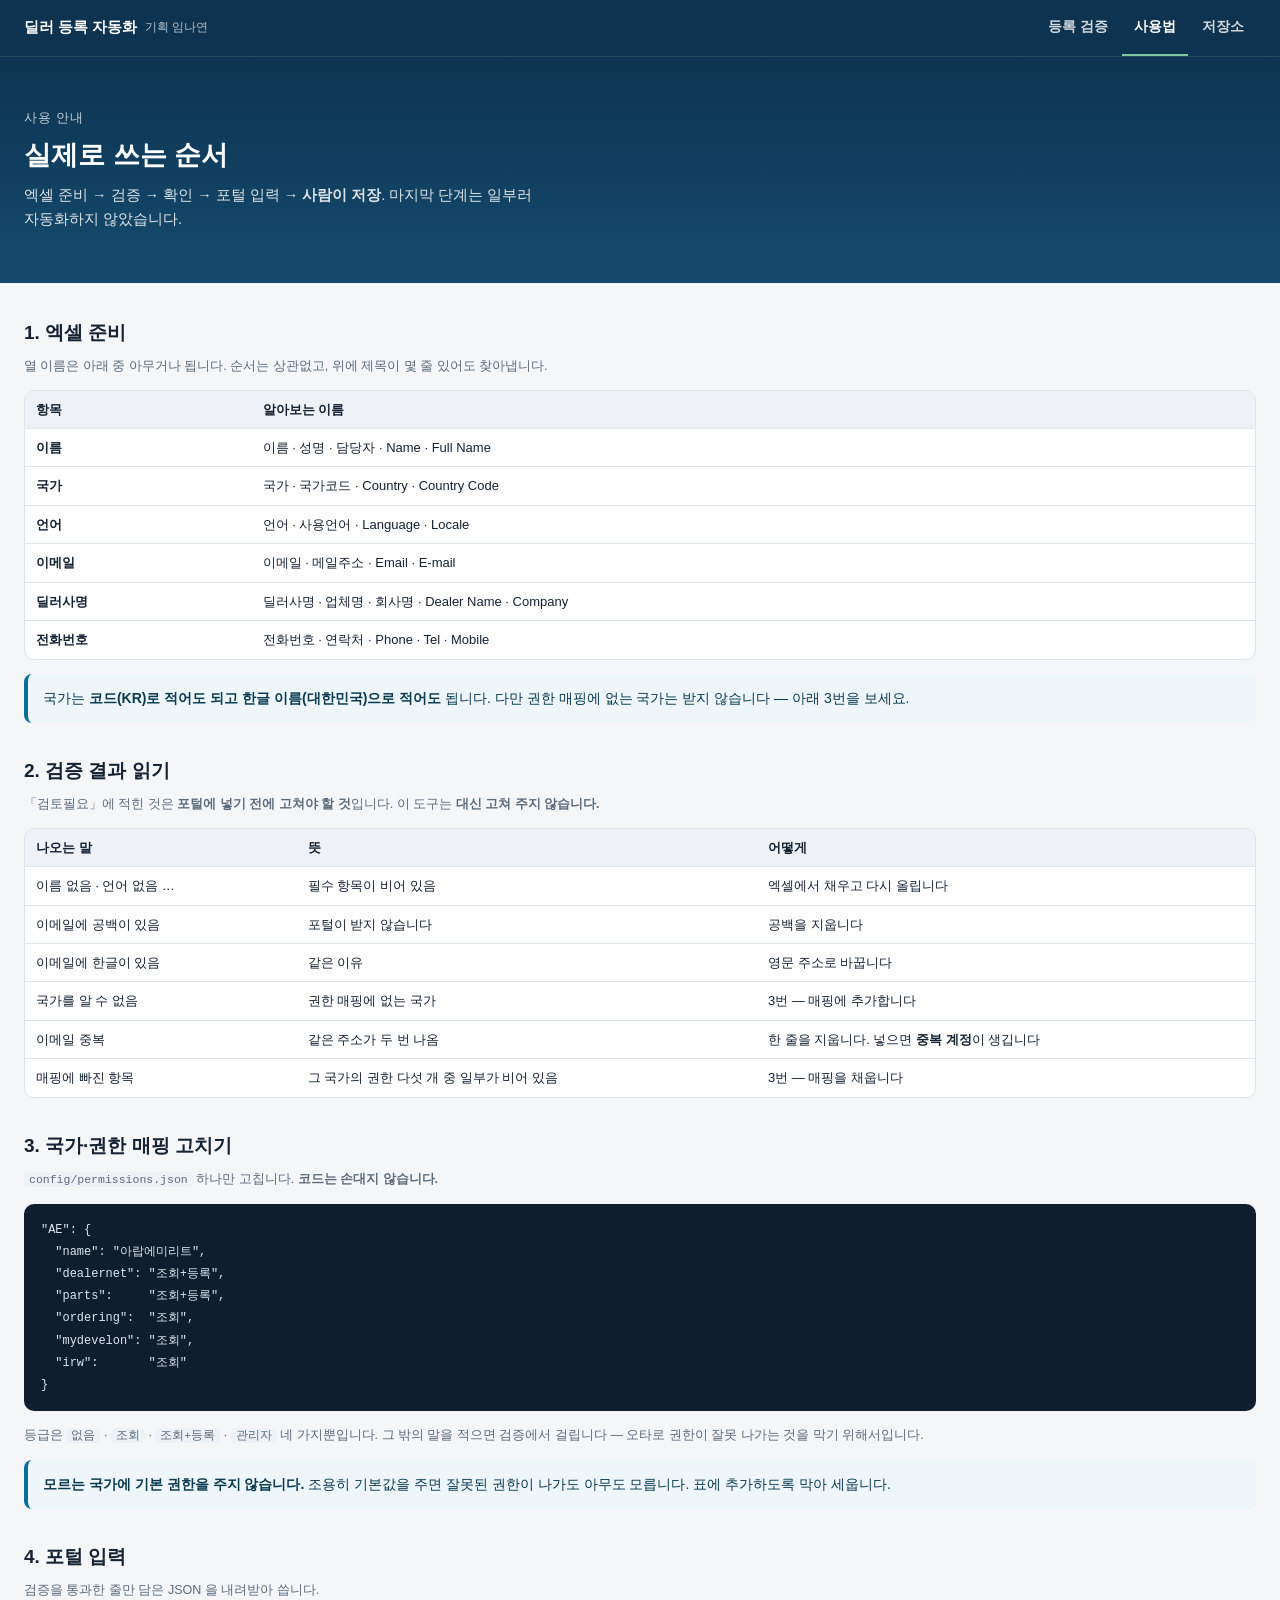
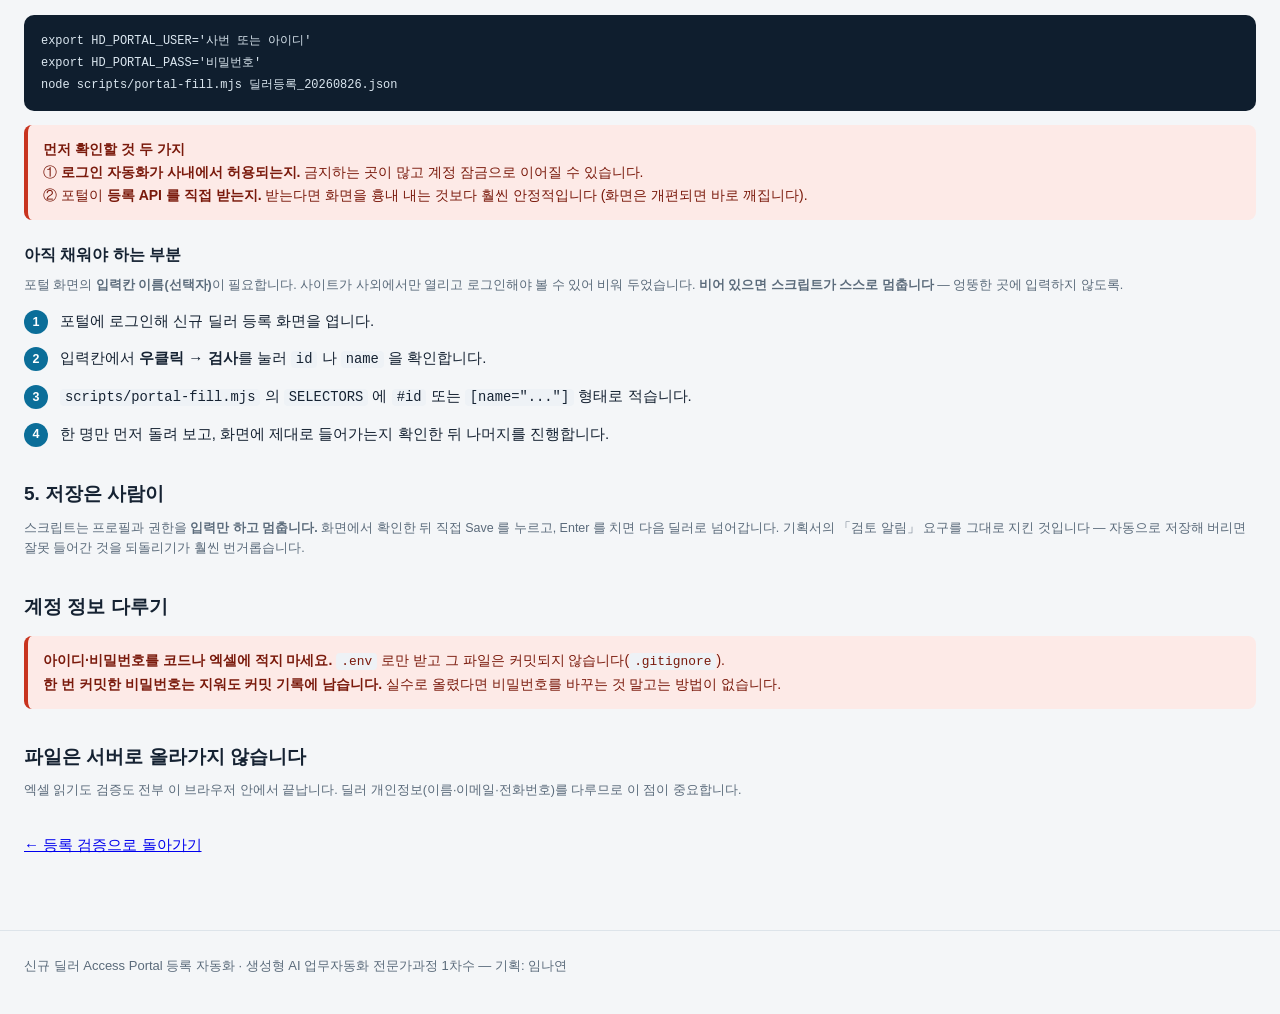
==== guide.html @ e982525d "빠져 있던 사용법 페이지 · 파비콘 · OG 추가 점검에서 나온 것: 상단 메뉴의 「사용법」이 링크만 있고 파일이 없어 404 였다. 링크는 만들기 쉽고 페이지는 미루기 쉬워서 생" ====
<!DOCTYPE html>
<html lang="ko">
<head>
<meta charset="UTF-8">
<meta name="viewport" content="width=device-width, initial-scale=1.0">
<title>사용법 — 신규 딜러 Access Portal 등록 자동화</title>
<meta name="description" content="엑셀 준비부터 포털 자동 입력까지, 실제로 쓰는 순서대로 정리했습니다.">
<link rel="stylesheet" href="css/style.css">
<!-- === HD:META:BEGIN (자동 생성 — scripts 로 다시 굽습니다) === -->
<link rel="icon" href="https://aebonlee.github.io/hd-project14/favicon.svg" type="image/svg+xml">
<link rel="icon" href="https://aebonlee.github.io/hd-project14/favicon-32.png" sizes="32x32" type="image/png">
<link rel="apple-touch-icon" href="https://aebonlee.github.io/hd-project14/apple-touch-icon.png">
<link rel="canonical" href="https://aebonlee.github.io/hd-project14/guide.html">
<meta name="robots" content="index,follow">
<meta property="og:type" content="website">
<meta property="og:site_name" content="HD 생성형 AI 업무자동화 전문가과정">
<meta property="og:url" content="https://aebonlee.github.io/hd-project14/guide.html">
<meta property="og:title" content="딜러 등록 자동화 — 사용법 — HD 생성형 AI 업무자동화 전문가과정">
<meta property="og:description" content="엑셀 준비부터 포털 자동 입력까지, 실제로 쓰는 순서대로. 계정 정보를 다루는 법도 함께.">
<meta property="og:image" content="https://aebonlee.github.io/hd-project14/og-guide.png">
<meta property="og:image:width" content="1200">
<meta property="og:image:height" content="630">
<meta property="og:locale" content="ko_KR">
<meta name="twitter:card" content="summary_large_image">
<meta name="twitter:title" content="딜러 등록 자동화 — 사용법 — HD 생성형 AI 업무자동화 전문가과정">
<meta name="twitter:description" content="엑셀 준비부터 포털 자동 입력까지, 실제로 쓰는 순서대로. 계정 정보를 다루는 법도 함께.">
<meta name="twitter:image" content="https://aebonlee.github.io/hd-project14/og-guide.png">
<!-- === HD:META:END === -->
</head>
<body>

<nav class="topnav" aria-label="주요 메뉴">
  <div class="topnav-inner">
    <a class="topnav-brand" href="index.html">딜러 등록 자동화 <small>기획 임나연</small></a>
    <ul class="topnav-links">
      <li><a href="index.html">등록 검증</a></li>
      <li><a href="guide.html" class="active" aria-current="page">사용법</a></li>
      <li><a href="https://github.com/aebonlee/hd-project14" target="_new" rel="noopener noreferrer">저장소</a></li>
    </ul>
  </div>
</nav>

<header class="hero"><div class="wrap">
  <div class="eyebrow">사용 안내</div>
  <h1>실제로 쓰는 순서</h1>
  <p>엑셀 준비 → 검증 → 확인 → 포털 입력 → <b>사람이 저장</b>.
     마지막 단계는 일부러 자동화하지 않았습니다.</p>
</div></header>

<main><div class="wrap">

<h2>1. 엑셀 준비</h2>
<p class="sub">열 이름은 아래 중 아무거나 됩니다. 순서는 상관없고, 위에 제목이 몇 줄 있어도 찾아냅니다.</p>
<div class="tablewrap"><table>
  <thead><tr><th>항목</th><th>알아보는 이름</th></tr></thead>
  <tbody>
    <tr><td><b>이름</b></td><td>이름 · 성명 · 담당자 · Name · Full Name</td></tr>
    <tr><td><b>국가</b></td><td>국가 · 국가코드 · Country · Country Code</td></tr>
    <tr><td><b>언어</b></td><td>언어 · 사용언어 · Language · Locale</td></tr>
    <tr><td><b>이메일</b></td><td>이메일 · 메일주소 · Email · E-mail</td></tr>
    <tr><td><b>딜러사명</b></td><td>딜러사명 · 업체명 · 회사명 · Dealer Name · Company</td></tr>
    <tr><td><b>전화번호</b></td><td>전화번호 · 연락처 · Phone · Tel · Mobile</td></tr>
  </tbody>
</table></div>
<div class="note">
  국가는 <b>코드(KR)로 적어도 되고 한글 이름(대한민국)으로 적어도</b> 됩니다.
  다만 권한 매핑에 없는 국가는 받지 않습니다 — 아래 3번을 보세요.
</div>

<h2>2. 검증 결과 읽기</h2>
<p class="sub">「검토필요」에 적힌 것은 <b>포털에 넣기 전에 고쳐야 할 것</b>입니다.
   이 도구는 <b>대신 고쳐 주지 않습니다.</b></p>
<div class="tablewrap"><table>
  <thead><tr><th>나오는 말</th><th>뜻</th><th>어떻게</th></tr></thead>
  <tbody>
    <tr><td>이름 없음 · 언어 없음 …</td><td>필수 항목이 비어 있음</td><td>엑셀에서 채우고 다시 올립니다</td></tr>
    <tr><td>이메일에 공백이 있음</td><td>포털이 받지 않습니다</td><td>공백을 지웁니다</td></tr>
    <tr><td>이메일에 한글이 있음</td><td>같은 이유</td><td>영문 주소로 바꿉니다</td></tr>
    <tr><td>국가를 알 수 없음</td><td>권한 매핑에 없는 국가</td><td>3번 — 매핑에 추가합니다</td></tr>
    <tr><td>이메일 중복</td><td>같은 주소가 두 번 나옴</td><td>한 줄을 지웁니다. 넣으면 <b>중복 계정</b>이 생깁니다</td></tr>
    <tr><td>매핑에 빠진 항목</td><td>그 국가의 권한 다섯 개 중 일부가 비어 있음</td><td>3번 — 매핑을 채웁니다</td></tr>
  </tbody>
</table></div>

<h2>3. 국가·권한 매핑 고치기</h2>
<p class="sub"><code>config/permissions.json</code> 하나만 고칩니다. <b>코드는 손대지 않습니다.</b></p>
<pre><code>"AE": {
  "name": "아랍에미리트",
  "dealernet": "조회+등록",
  "parts":     "조회+등록",
  "ordering":  "조회",
  "mydevelon": "조회",
  "irw":       "조회"
}</code></pre>
<p class="sub">등급은 <code>없음</code> · <code>조회</code> · <code>조회+등록</code> · <code>관리자</code> 네 가지뿐입니다.
   그 밖의 말을 적으면 검증에서 걸립니다 — 오타로 권한이 잘못 나가는 것을 막기 위해서입니다.</p>
<div class="note">
  <b>모르는 국가에 기본 권한을 주지 않습니다.</b> 조용히 기본값을 주면
  잘못된 권한이 나가도 아무도 모릅니다. 표에 추가하도록 막아 세웁니다.
</div>

<h2>4. 포털 입력</h2>
<p class="sub">검증을 통과한 줄만 담은 JSON 을 내려받아 씁니다.</p>
<pre><code>export HD_PORTAL_USER='사번 또는 아이디'
export HD_PORTAL_PASS='비밀번호'
node scripts/portal-fill.mjs 딜러등록_20260826.json</code></pre>

<div class="warn">
  <b>먼저 확인할 것 두 가지</b><br>
  ① <b>로그인 자동화가 사내에서 허용되는지.</b> 금지하는 곳이 많고 계정 잠금으로 이어질 수 있습니다.<br>
  ② 포털이 <b>등록 API 를 직접 받는지.</b> 받는다면 화면을 흉내 내는 것보다 훨씬 안정적입니다
     (화면은 개편되면 바로 깨집니다).
</div>

<h3>아직 채워야 하는 부분</h3>
<p class="sub">포털 화면의 <b>입력칸 이름(선택자)</b>이 필요합니다. 사이트가 사외에서만 열리고
   로그인해야 볼 수 있어 비워 두었습니다. <b>비어 있으면 스크립트가 스스로 멈춥니다</b> —
   엉뚱한 곳에 입력하지 않도록.</p>
<ol class="steps">
  <li>포털에 로그인해 신규 딜러 등록 화면을 엽니다.</li>
  <li>입력칸에서 <b>우클릭 → 검사</b>를 눌러 <code>id</code> 나 <code>name</code> 을 확인합니다.</li>
  <li><code>scripts/portal-fill.mjs</code> 의 <code>SELECTORS</code> 에
      <code>#id</code> 또는 <code>[name="..."]</code> 형태로 적습니다.</li>
  <li>한 명만 먼저 돌려 보고, 화면에 제대로 들어가는지 확인한 뒤 나머지를 진행합니다.</li>
</ol>

<h2>5. 저장은 사람이</h2>
<p class="sub">스크립트는 프로필과 권한을 <b>입력만 하고 멈춥니다.</b>
   화면에서 확인한 뒤 직접 Save 를 누르고, Enter 를 치면 다음 딜러로 넘어갑니다.
   기획서의 「검토 알림」 요구를 그대로 지킨 것입니다 —
   자동으로 저장해 버리면 잘못 들어간 것을 되돌리기가 훨씬 번거롭습니다.</p>

<h2>계정 정보 다루기</h2>
<div class="warn">
  <b>아이디·비밀번호를 코드나 엑셀에 적지 마세요.</b>
  <code>.env</code> 로만 받고 그 파일은 커밋되지 않습니다(<code>.gitignore</code>).<br>
  <b>한 번 커밋한 비밀번호는 지워도 커밋 기록에 남습니다.</b>
  실수로 올렸다면 비밀번호를 바꾸는 것 말고는 방법이 없습니다.
</div>

<h2>파일은 서버로 올라가지 않습니다</h2>
<p class="sub">엑셀 읽기도 검증도 전부 이 브라우저 안에서 끝납니다.
   딜러 개인정보(이름·이메일·전화번호)를 다루므로 이 점이 중요합니다.</p>

<p style="margin-top:32px"><a href="index.html">← 등록 검증으로 돌아가기</a></p>

</div></main>

<footer><div class="wrap">
  신규 딜러 Access Portal 등록 자동화 · 생성형 AI 업무자동화 전문가과정 1차수 — 기획: 임나연
</div></footer>
</body>
</html>
---- css/style.css ----
:root{
  --bg:#f4f6f8; --card:#fff; --ink:#152232; --sub:#5b6b7b; --line:#dde4ea;
  --brand:#154b6e; --brand-deep:#0d3350; --accent:#0b6e99;
  --ok:#0a6045; --warn:#7a4f00; --danger:#c8341f;
  --wrap:1320px; --pad:24px;
}
@media (max-width:640px){ :root{ --pad:16px; } }
*{box-sizing:border-box; margin:0; padding:0;}
html,body{background:var(--bg); color:var(--ink);
  font-family:"Pretendard","Apple SD Gothic Neo","Malgun Gothic",sans-serif;}
body{font-size:15px; line-height:1.65; word-break:keep-all; overflow-wrap:break-word;}

/* 상단 바는 고정 — 표를 아래로 훑는 동안에도 조작부가 보여야 한다.
   sticky 가 아니라 fixed 다: 조상에 overflow 가 걸리면 sticky 는 조용히 죽는다. */
.topnav{position:fixed; top:0; left:0; right:0; z-index:40;
  background:var(--brand-deep); border-bottom:1px solid rgba(255,255,255,.12);}
.topnav-inner{display:flex; align-items:center; justify-content:space-between;
  gap:20px; max-width:var(--wrap); margin:0 auto; padding:0 var(--pad); min-height:56px;}
.topnav-brand{display:flex; align-items:center; min-height:56px; color:#fff;
  font-weight:750; font-size:14.5px; text-decoration:none; white-space:nowrap;}
.topnav-brand small{font-weight:400; opacity:.7; font-size:12px; margin-left:8px;}
.topnav-links{display:flex; align-items:center; gap:2px; list-style:none; margin:0; padding:0;
  overflow-x:auto; scrollbar-width:none;}
.topnav-links::-webkit-scrollbar{display:none;}
.topnav-links a{display:flex; align-items:center; min-height:56px; padding:0 12px;
  color:rgba(255,255,255,.82); text-decoration:none; font-size:13.5px; font-weight:600;
  white-space:nowrap; border-bottom:2px solid transparent;}
.topnav-links a:hover{color:#fff;}
.topnav-links a.active{color:#fff; border-bottom-color:#7ec8a0;}
@media (max-width:860px){
  .topnav-inner{gap:10px; padding:0 14px; min-height:52px;}
  .topnav-brand{min-height:52px; font-size:13.5px;} .topnav-brand small{display:none;}
  .topnav-links a{min-height:52px; padding:0 9px; font-size:13px;}
}

.hero{background:linear-gradient(180deg,var(--brand-deep),var(--brand)); color:#fff;
  padding:52px 0 38px; margin-top:56px;}
@media (max-width:860px){ .hero{margin-top:52px; padding:38px 0 28px;} }
.hero .eyebrow{font-size:12.5px; letter-spacing:.08em; opacity:.75; margin-bottom:9px;}
.hero h1{font-size:27px; line-height:1.3; font-weight:750; margin-bottom:11px;}
.hero p{max-width:66ch; color:rgba(255,255,255,.86); font-size:14.5px;}
main{padding:34px 0 60px;}
.wrap{max-width:var(--wrap); margin:0 auto; padding:0 var(--pad);}

h2{font-size:19px; font-weight:700; margin:32px 0 8px;}
main > .wrap > :first-child{margin-top:0;}
p{margin:0 0 13px;} .sub{color:var(--sub); font-size:14px;}
code{font-family:ui-monospace,SFMono-Regular,Menlo,monospace; font-size:.92em;
  background:#eef2f6; border-radius:4px; padding:1px 5px;}

.card{background:var(--card); border:1px solid var(--line); border-radius:12px;
  padding:22px 24px; margin-bottom:18px;}
.drop{display:block; border:2px dashed #93a7bd; border-radius:12px; background:#fbfdff;
  padding:30px 20px; text-align:center; cursor:pointer; transition:border-color .15s,background .15s;}
.drop:hover,.drop.over{border-color:var(--accent); background:#f0f8fc;}
.drop b{display:block; font-size:15.5px; margin-bottom:5px;}
.drop span{color:var(--sub); font-size:13.5px;}
input[type=file]{display:none;}

.btn{display:inline-flex; align-items:center; justify-content:center; gap:6px;
  min-height:42px; padding:0 18px; border-radius:9px; border:1px solid var(--line);
  background:#fff; color:var(--ink); font-size:14px; font-weight:650; cursor:pointer;}
.btn:hover{border-color:#9fb2c4;}
.btn.primary{background:var(--brand); border-color:var(--brand); color:#fff;}
.btn.primary:hover{background:var(--brand-deep);}
.btn.green{background:var(--ok); border-color:var(--ok); color:#fff;}
.btn:disabled{opacity:.45; cursor:not-allowed;}
.btnrow{display:flex; flex-wrap:wrap; gap:8px; margin-top:14px;}

.note{border-left:4px solid var(--accent); background:#eef6fa; color:#0b3a4f;
  padding:13px 15px; border-radius:8px; font-size:14px; margin:14px 0;}
.warn{border-left:4px solid var(--danger); background:#fdeae7; color:#7a1a0c;
  padding:13px 15px; border-radius:8px; font-size:14px; margin:14px 0;}
.ok{border-left:4px solid var(--ok); background:#e9f6f0; color:#08422a;
  padding:13px 15px; border-radius:8px; font-size:14px; margin:14px 0;}

.tablewrap{overflow-x:auto; border:1px solid var(--line); border-radius:10px; background:#fff; max-height:70vh;}
table{border-collapse:collapse; width:100%; font-size:13px;}
th,td{border-bottom:1px solid var(--line); padding:8px 11px; text-align:left; white-space:nowrap;}
th{background:#eef2f6; font-weight:700; position:sticky; top:0; z-index:1;}
tr:last-child td{border-bottom:0;}
td.num{text-align:right; font-variant-numeric:tabular-nums;}
td.mono{font-family:ui-monospace,SFMono-Regular,Menlo,monospace;}
tr.flag td{background:#fdf3f1;}
/* 계산으로 채운 값은 문서에 적혀 있던 값과 **신뢰도가 다르다.**
   같은 모양으로 두면 사람이 구분하지 못한 채 그대로 믿게 된다. */
td .calc{display:inline-block; margin-left:5px; font-size:10.5px; font-weight:700;
  color:#0b3a4f; background:#dceaf3; border-radius:4px; padding:1px 5px; vertical-align:middle;}
.rev{color:var(--danger); font-weight:650; white-space:normal; min-width:240px;}

.filelist{margin:13px 0 0; padding:0; list-style:none; font-size:13.5px;}
.filelist li{padding:6px 0; border-bottom:1px solid var(--line); color:var(--sub);
  display:flex; justify-content:space-between; gap:10px;}
.filelist li:last-child{border-bottom:0;}
.stats{display:flex; flex-wrap:wrap; gap:10px; margin:14px 0 0;}
.stat{background:#eef2f6; border-radius:9px; padding:9px 14px; font-size:13.5px;}
.stat b{font-size:17px; display:block; font-variant-numeric:tabular-nums;}
footer{border-top:1px solid var(--line); padding:24px 0 40px; color:var(--sub); font-size:13px;}

/* 권한 등급 — 색만으로 구분하지 않는다(색약 고려). 없음은 흐리게, 관리자는 굵게. */
td.lv-none{color:#8b98a8;}
td.lv-admin{font-weight:750; color:#0a4d33;}
.sub{color:var(--sub); font-size:12.5px;}

.steps{counter-reset:s; list-style:none; padding:0; margin:14px 0;}
.steps li{counter-increment:s; position:relative; padding-left:36px; margin-bottom:12px;}
.steps li::before{content:counter(s); position:absolute; left:0; top:1px;
  width:24px; height:24px; border-radius:50%; background:var(--accent); color:#fff;
  font-size:12.5px; font-weight:700; display:flex; align-items:center; justify-content:center;}
pre{background:#0f1e2e; color:#dbe7f0; border-radius:10px; padding:15px 17px;
  overflow-x:auto; font-size:13px; line-height:1.7; margin:14px 0;}
pre code{background:none; color:inherit; padding:0;}
h3{font-size:16px; font-weight:700; margin:22px 0 6px;}
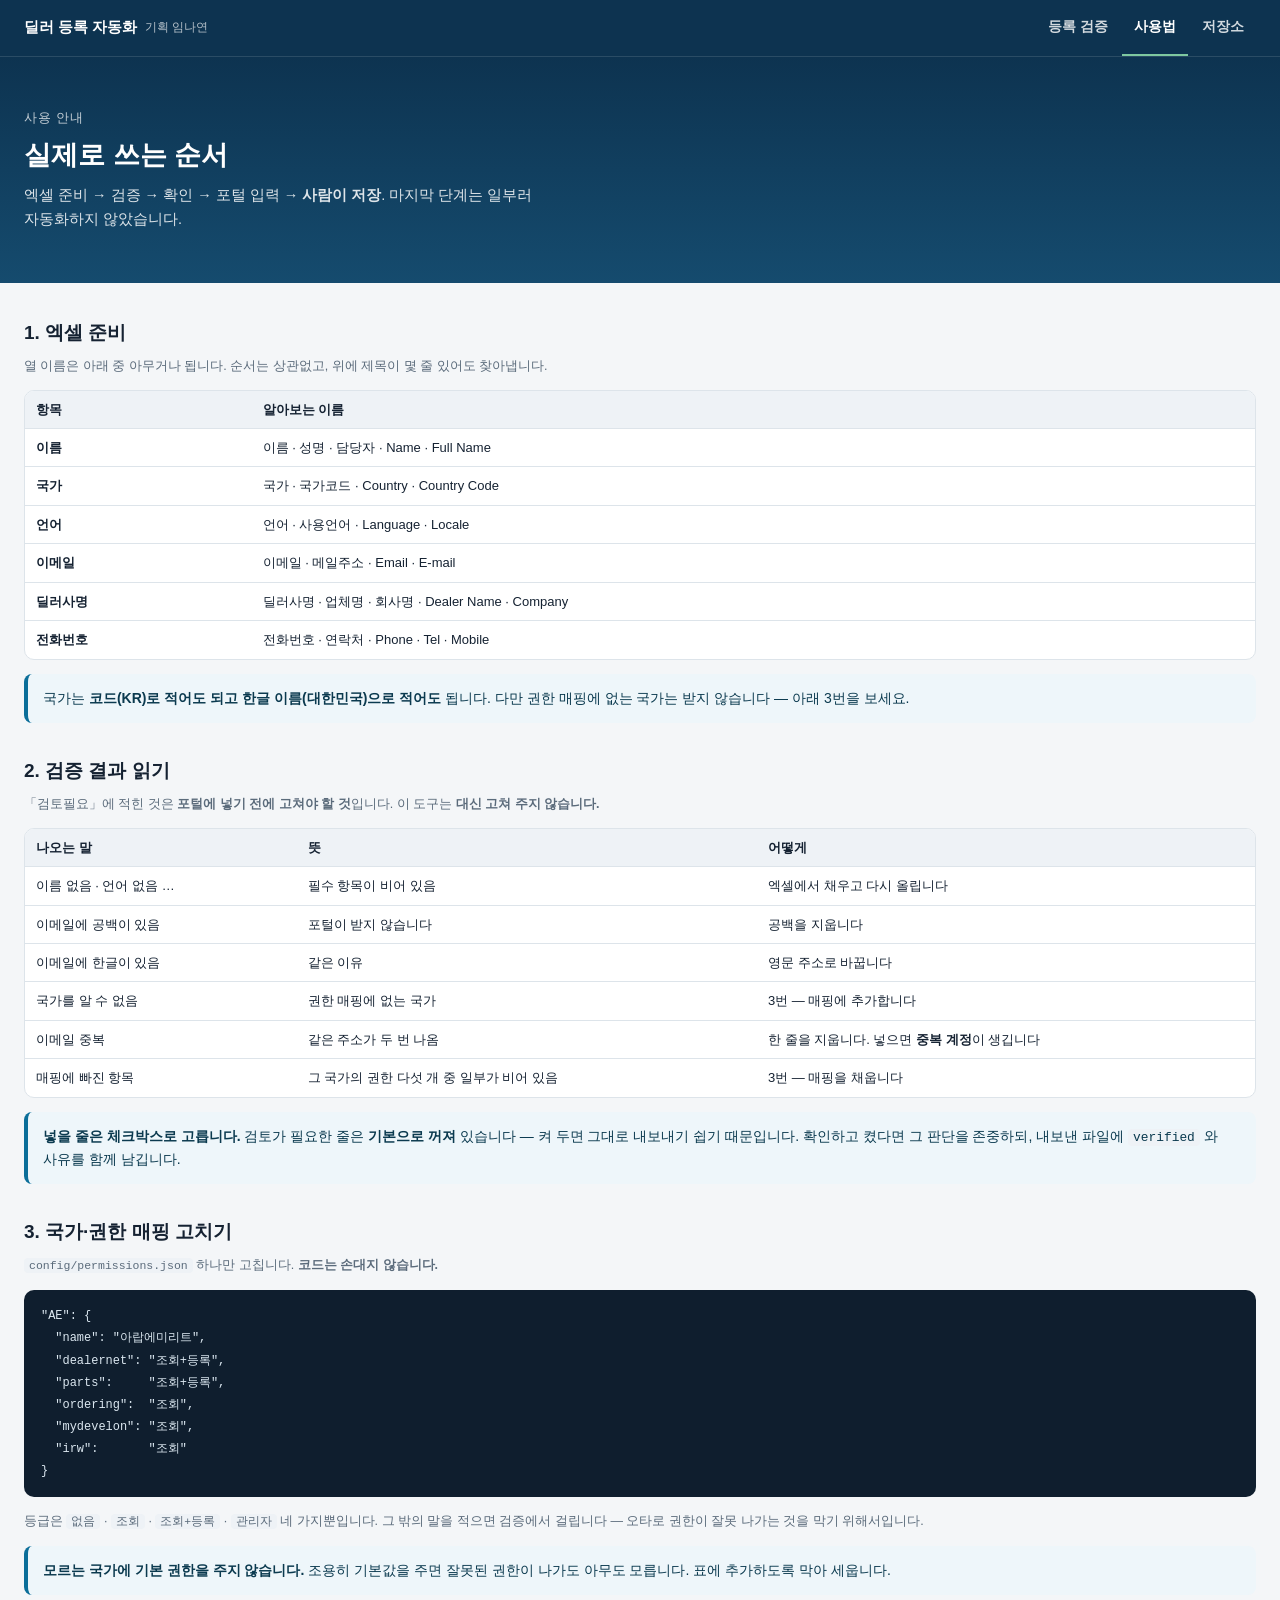
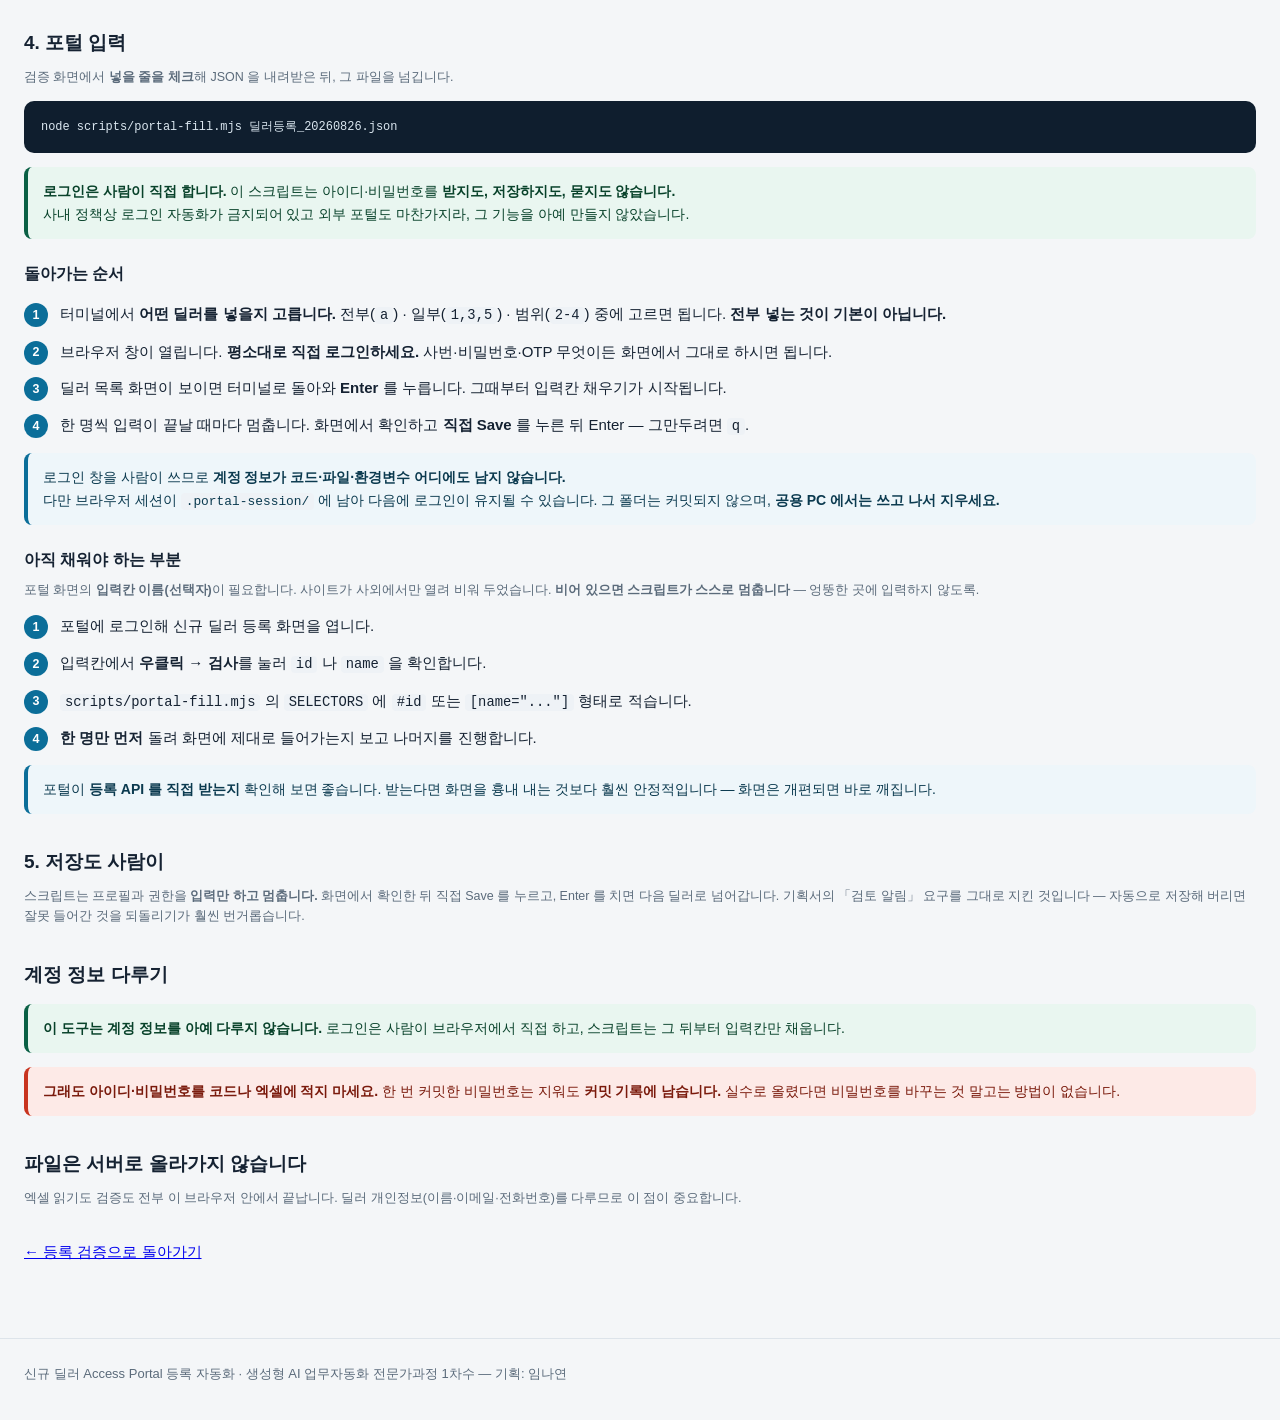
==== commit 1bec1396: "로그인 자동화를 걷어낸다 — 사람이 직접 로그인·선택 기획자 확인: 사내 로그인 자동화 불가, 외부 포털도 불가. '로그인 기능은 임의로 체크하거나 선택하게 해야 함.'  앞선 구" ====
--- a/guide.html
+++ b/guide.html
@@ -82,6 +82,12 @@
   </tbody>
 </table></div>
 
+<div class="note">
+  <b>넣을 줄은 체크박스로 고릅니다.</b> 검토가 필요한 줄은 <b>기본으로 꺼져</b> 있습니다 —
+  켜 두면 그대로 내보내기 쉽기 때문입니다.
+  확인하고 켰다면 그 판단을 존중하되, 내보낸 파일에 <code>verified</code> 와 사유를 함께 남깁니다.
+</div>
+
 <h2>3. 국가·권한 매핑 고치기</h2>
 <p class="sub"><code>config/permissions.json</code> 하나만 고칩니다. <b>코드는 손대지 않습니다.</b></p>
 <pre><code>"AE": {
@@ -100,41 +106,63 @@
 </div>
 
 <h2>4. 포털 입력</h2>
-<p class="sub">검증을 통과한 줄만 담은 JSON 을 내려받아 씁니다.</p>
-<pre><code>export HD_PORTAL_USER='사번 또는 아이디'
-export HD_PORTAL_PASS='비밀번호'
-node scripts/portal-fill.mjs 딜러등록_20260826.json</code></pre>
+<p class="sub">검증 화면에서 <b>넣을 줄을 체크</b>해 JSON 을 내려받은 뒤, 그 파일을 넘깁니다.</p>
+<pre><code>node scripts/portal-fill.mjs 딜러등록_20260826.json</code></pre>
 
-<div class="warn">
-  <b>먼저 확인할 것 두 가지</b><br>
-  ① <b>로그인 자동화가 사내에서 허용되는지.</b> 금지하는 곳이 많고 계정 잠금으로 이어질 수 있습니다.<br>
-  ② 포털이 <b>등록 API 를 직접 받는지.</b> 받는다면 화면을 흉내 내는 것보다 훨씬 안정적입니다
-     (화면은 개편되면 바로 깨집니다).
+<div class="ok">
+  <b>로그인은 사람이 직접 합니다.</b> 이 스크립트는 아이디·비밀번호를
+  <b>받지도, 저장하지도, 묻지도 않습니다.</b><br>
+  사내 정책상 로그인 자동화가 금지되어 있고 외부 포털도 마찬가지라, 그 기능을 아예 만들지 않았습니다.
+</div>
+
+<h3>돌아가는 순서</h3>
+<ol class="steps">
+  <li>터미널에서 <b>어떤 딜러를 넣을지 고릅니다.</b>
+      전부(<code>a</code>) · 일부(<code>1,3,5</code>) · 범위(<code>2-4</code>) 중에 고르면 됩니다.
+      <b>전부 넣는 것이 기본이 아닙니다.</b></li>
+  <li>브라우저 창이 열립니다. <b>평소대로 직접 로그인하세요.</b>
+      사번·비밀번호·OTP 무엇이든 화면에서 그대로 하시면 됩니다.</li>
+  <li>딜러 목록 화면이 보이면 터미널로 돌아와 <b>Enter</b> 를 누릅니다.
+      그때부터 입력칸 채우기가 시작됩니다.</li>
+  <li>한 명씩 입력이 끝날 때마다 멈춥니다.
+      화면에서 확인하고 <b>직접 Save</b> 를 누른 뒤 Enter — 그만두려면 <code>q</code>.</li>
+</ol>
+
+<div class="note">
+  로그인 창을 사람이 쓰므로 <b>계정 정보가 코드·파일·환경변수 어디에도 남지 않습니다.</b><br>
+  다만 브라우저 세션이 <code>.portal-session/</code> 에 남아 다음에 로그인이 유지될 수 있습니다.
+  그 폴더는 커밋되지 않으며, <b>공용 PC 에서는 쓰고 나서 지우세요.</b>
 </div>
 
 <h3>아직 채워야 하는 부분</h3>
-<p class="sub">포털 화면의 <b>입력칸 이름(선택자)</b>이 필요합니다. 사이트가 사외에서만 열리고
-   로그인해야 볼 수 있어 비워 두었습니다. <b>비어 있으면 스크립트가 스스로 멈춥니다</b> —
-   엉뚱한 곳에 입력하지 않도록.</p>
+<p class="sub">포털 화면의 <b>입력칸 이름(선택자)</b>이 필요합니다. 사이트가 사외에서만 열려 비워 두었습니다.
+   <b>비어 있으면 스크립트가 스스로 멈춥니다</b> — 엉뚱한 곳에 입력하지 않도록.</p>
 <ol class="steps">
   <li>포털에 로그인해 신규 딜러 등록 화면을 엽니다.</li>
   <li>입력칸에서 <b>우클릭 → 검사</b>를 눌러 <code>id</code> 나 <code>name</code> 을 확인합니다.</li>
   <li><code>scripts/portal-fill.mjs</code> 의 <code>SELECTORS</code> 에
       <code>#id</code> 또는 <code>[name="..."]</code> 형태로 적습니다.</li>
-  <li>한 명만 먼저 돌려 보고, 화면에 제대로 들어가는지 확인한 뒤 나머지를 진행합니다.</li>
+  <li><b>한 명만 먼저</b> 돌려 화면에 제대로 들어가는지 보고 나머지를 진행합니다.</li>
 </ol>
+<div class="note">
+  포털이 <b>등록 API 를 직접 받는지</b> 확인해 보면 좋습니다. 받는다면 화면을 흉내 내는 것보다
+  훨씬 안정적입니다 — 화면은 개편되면 바로 깨집니다.
+</div>
 
-<h2>5. 저장은 사람이</h2>
+<h2>5. 저장도 사람이</h2>
 <p class="sub">스크립트는 프로필과 권한을 <b>입력만 하고 멈춥니다.</b>
    화면에서 확인한 뒤 직접 Save 를 누르고, Enter 를 치면 다음 딜러로 넘어갑니다.
    기획서의 「검토 알림」 요구를 그대로 지킨 것입니다 —
    자동으로 저장해 버리면 잘못 들어간 것을 되돌리기가 훨씬 번거롭습니다.</p>
 
 <h2>계정 정보 다루기</h2>
+<div class="ok">
+  <b>이 도구는 계정 정보를 아예 다루지 않습니다.</b>
+  로그인은 사람이 브라우저에서 직접 하고, 스크립트는 그 뒤부터 입력칸만 채웁니다.
+</div>
 <div class="warn">
-  <b>아이디·비밀번호를 코드나 엑셀에 적지 마세요.</b>
-  <code>.env</code> 로만 받고 그 파일은 커밋되지 않습니다(<code>.gitignore</code>).<br>
-  <b>한 번 커밋한 비밀번호는 지워도 커밋 기록에 남습니다.</b>
+  <b>그래도 아이디·비밀번호를 코드나 엑셀에 적지 마세요.</b>
+  한 번 커밋한 비밀번호는 지워도 <b>커밋 기록에 남습니다.</b>
   실수로 올렸다면 비밀번호를 바꾸는 것 말고는 방법이 없습니다.
 </div>
 
--- a/css/style.css
+++ b/css/style.css
@@ -111,3 +111,7 @@
   overflow-x:auto; font-size:13px; line-height:1.7; margin:14px 0;}
 pre code{background:none; color:inherit; padding:0;}
 h3{font-size:16px; font-weight:700; margin:22px 0 6px;}
+
+/* 선택 체크박스 — 표 안에서 누르기 쉽게 */
+td input.chk, th input#chk-all{width:17px; height:17px; cursor:pointer; accent-color:var(--brand);}
+th input#chk-all{vertical-align:middle;}
